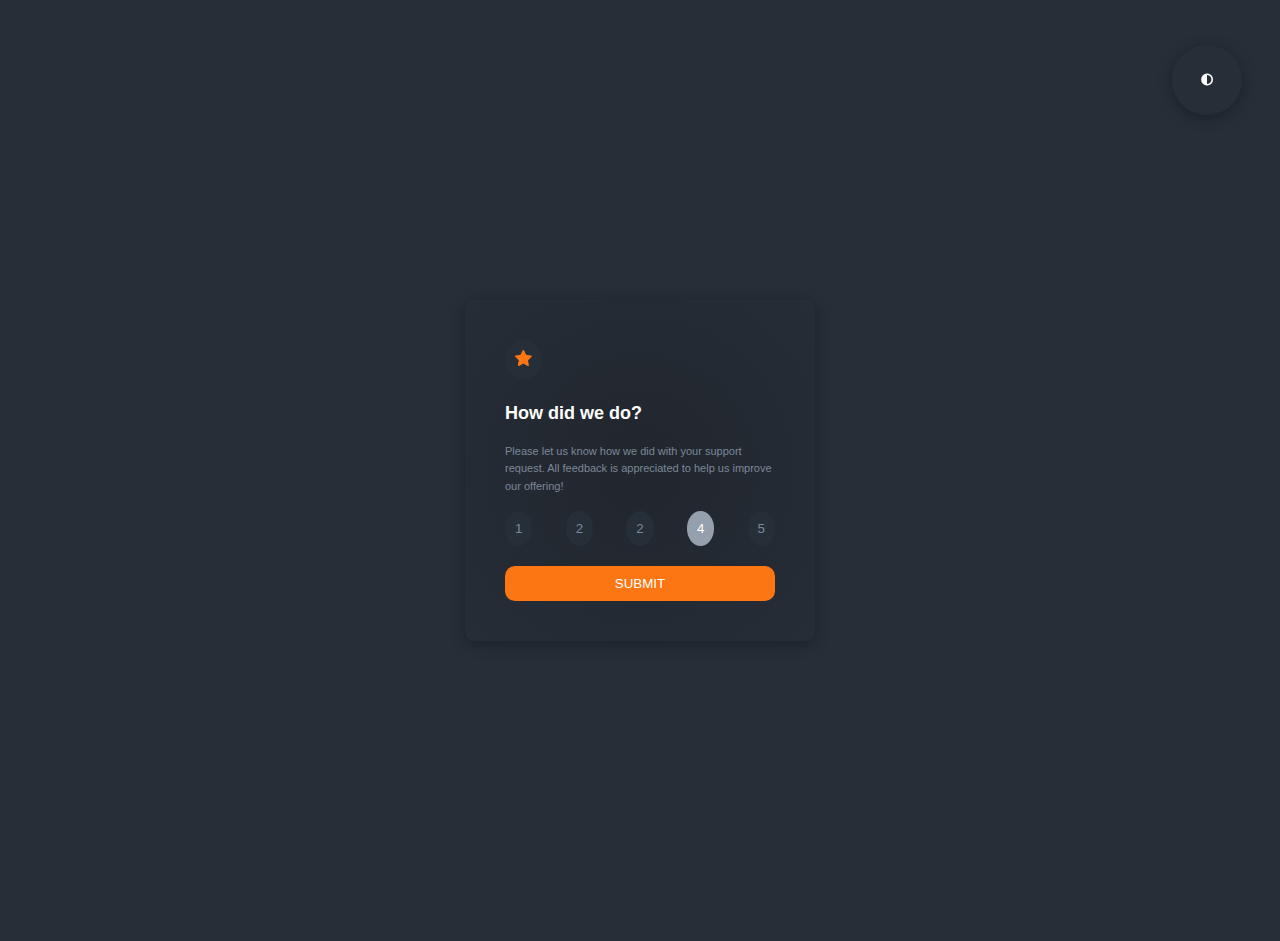
==== index.html @ 61a52fd8 "first commit" ====
<!DOCTYPE html>
<html lang="en">
  <head>
    <meta charset="UTF-8" />
    <meta http-equiv="X-UA-Compatible" content="IE=edge" />
    <meta name="viewport" content="width=device-width, initial-scale=1.0" />
    <title>Interactive Rating</title>
    <link rel="stylesheet" href="styles.css" />
    <link
      rel="stylesheet"
      href="https://cdnjs.cloudflare.com/ajax/libs/font-awesome/5.15.4/css/all.min.css"
      integrity="sha512-1ycn6IcaQQ40/MKBW2W4Rhis/DbILU74C1vSrLJxCq57o941Ym01SwNsOMqvEBFlcgUa6xLiPY/NS5R+E6ztJQ=="
      crossorigin="anonymous"
      referrerpolicy="no-referrer"
    />
  </head>
  <body class="main-container">
    <div class="container">
      <button class="rating">
        <img src="images/Star.png" alt="rating icon" />
      </button>
      <h2 class="heading">How did we do?</h2>
      <p class="text">
        Please let us know how we did with your support request. All feedback is
        appreciated to help us improve our offering!
      </p>
      <div class="rating-buttons">
        <button class="rating-btn">1</button
        ><button class="rating-btn">2</button
        ><button class="rating-btn">2</button
        ><button class="rating-btn active-btn">4</button
        ><button class="rating-btn">5</button>
      </div>
      <button class="submit" type="button">submit</button>
    </div>
    <div class="theme-btn">
      <i class="fas fa-adjust"></i>
    </div>

    <script src="app.js"></script>
  </body>
</html>
---- styles.css ----
* {
  margin: 0;
  padding: 0;
}

*,
*::before,
*::after {
  box-sizing: inherit;
}

html {
  box-sizing: border-box;
  font-size: 62.5%;
}

:root {
  --color-primary: #fc7614;
  --color-secondary: #262e38;
  --color-white: #ffffff;
  --color-black: #131518;
  --color-light-grey: #969fad;
  --color-medium-grey: #7c8798;
  --box-shadow-1: 0 3px 15px rgba(0, 0, 0, 0.3);
  --color-gradient: radial-gradient(
    circle,
    rgba(30, 33, 37, 0.541) 10%,
    rgba(38, 45, 55, 1) 100%
  );
}

.light-mode {
  --color-primary: #228be6;
  --color-secondary: #ffe3e3;
  --color-white: #191d2b;
  --color-black: #000;
  --color-light-grey: #868e96;
  --color-medium-grey: #6c7983;
  --color-gradient: linear-gradient(to right bottom, #6c7983, #191d2b);
}

body {
  display: flex;
  align-items: center;
  justify-content: center;
  margin: 30rem auto;
  background-color: var(--color-secondary);
  font-size: 1.1rem;

  font-family: "Open Sans", sans-serif;
  font-weight: 400;
  line-height: 1.6;
  color: var(--color-white);
  overflow: hidden;
}

.container {
  /* border: 1px solid var(--color-black); */
  width: 35rem;
  background: var(--color-gradient);
  padding: 4rem;
  border-radius: 10px;
  box-shadow: var(--box-shadow-1);
}

.rating {
  background-color: var(--color-secondary);
  border: none;
  border-radius: 50%;
  padding: 1rem;
  margin-bottom: 2rem;
}

.heading {
  font-size: 1.8rem;
  margin-bottom: 1.5rem;
}

.text {
  color: var(--color-medium-grey);
  margin-bottom: 1.5rem;
}
.text-1 {
  display: flex;
  align-items: center;
  justify-content: center;
  margin-left: 5rem;
  color: var(--color-primary);
  border-radius: 10px;
  width: 15rem;
  padding: 0.5rem;
  background-color: var(--color-secondary);
  margin-bottom: 1.5rem;
}

.rating-buttons {
  display: flex;
  justify-content: space-between;
}

.rating-btn {
  background-color: var(--color-secondary);
  color: var(--color-medium-grey);
  border: none;
  border-radius: 50%;
  padding: 1rem;
  margin-bottom: 1.5rem;
  transition: all 0.2s ease-in;
}

.rating-btn:hover {
  background-color: var(--color-primary);
  color: var(--color-white);
}

.rating-img {
  display: flex;
  align-items: center;
  justify-content: center;
  margin-bottom: 1.5rem;
  /* margin-left: 5rem; */

  /* width: 4rem;
  height: 4rem; */
}

.active-btn {
  background-color: var(--color-light-grey);
  color: var(--color-white);

  transition: all 0.4s ease-in-out;
}

.submit {
  border: none;
  background-color: var(--color-primary);
  color: var(--color-white);
  text-transform: uppercase;
  width: 100%;
  padding: 1rem;
  margin-top: 0.5rem;
  border-radius: 10px;
  transition: all 0.2s ease-in;
  cursor: pointer;
}
.submit:hover {
  background-color: var(--color-white);
  color: var(--color-primary);
}

.theme-btn {
  top: 5%;
  right: 3%;
  width: 70px;
  height: 70px;
  border-radius: 50%;
  background-color: var(--color-grey-4);
  cursor: pointer;
  position: fixed;
  display: flex;
  align-items: center;
  justify-content: center;
  box-shadow: 0 3px 15px rgba(0, 0, 0, 0.3);
  transition: all 0.1s ease-in-out;
}

.theme-btn:active {
  transform: translateY(-3px);
}

i {
  font-size: 1.2rem;
  color: var(--color-grey-2);
  pointer-events: none;
}
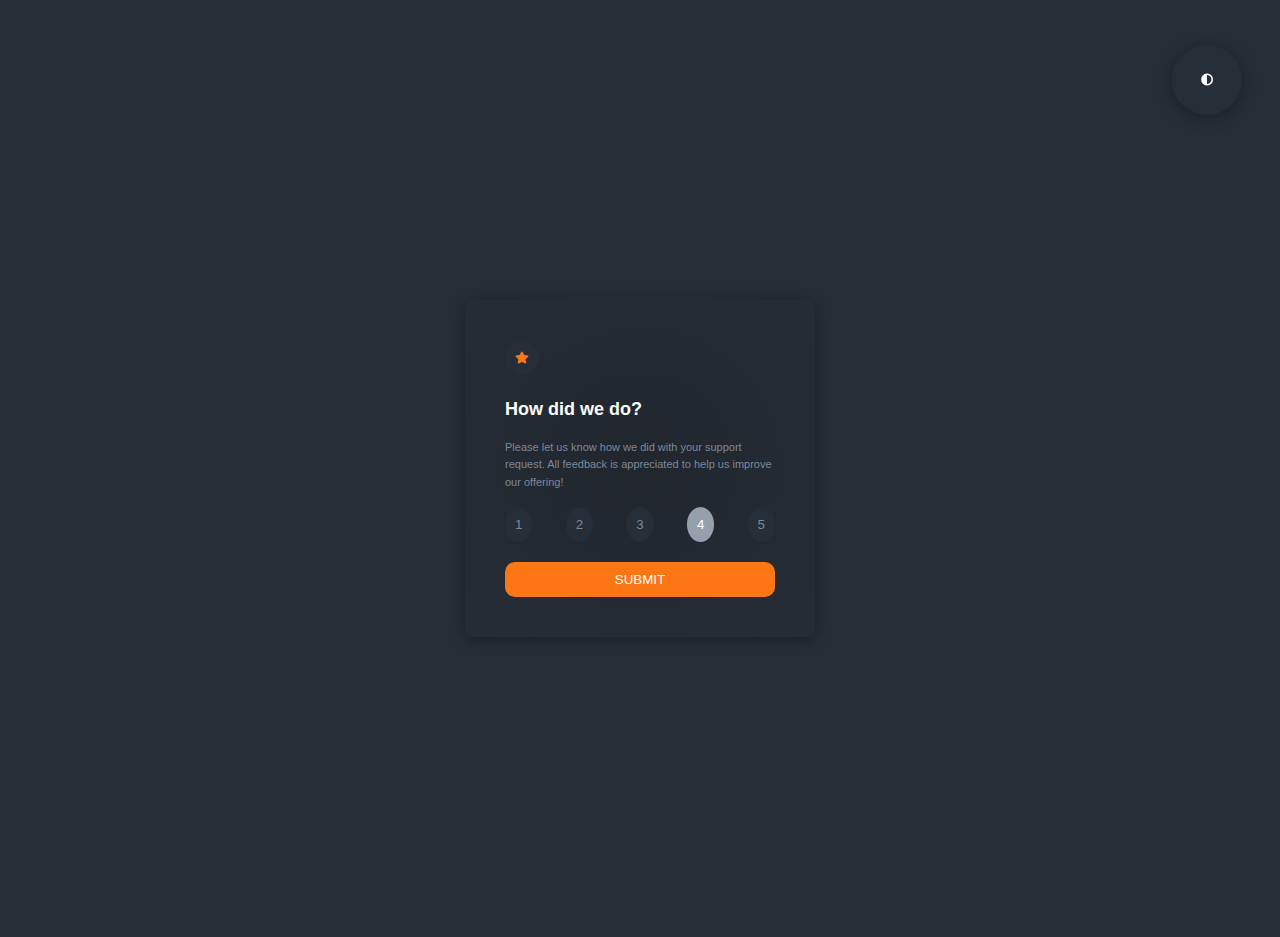
==== commit 816300d8: "first commit" ====
--- a/index.html
+++ b/index.html
@@ -17,7 +17,7 @@
   <body class="main-container">
     <div class="container">
       <button class="rating">
-        <img src="images/Star.png" alt="rating icon" />
+        <i class="fa fa-star"></i>
       </button>
       <h2 class="heading">How did we do?</h2>
       <p class="text">
@@ -27,7 +27,7 @@
       <div class="rating-buttons">
         <button class="rating-btn">1</button
         ><button class="rating-btn">2</button
-        ><button class="rating-btn">2</button
+        ><button class="rating-btn">3</button
         ><button class="rating-btn active-btn">4</button
         ><button class="rating-btn">5</button>
       </div>
--- a/styles.css
+++ b/styles.css
@@ -34,9 +34,9 @@
   --color-secondary: #ffe3e3;
   --color-white: #191d2b;
   --color-black: #000;
-  --color-light-grey: #868e96;
-  --color-medium-grey: #6c7983;
-  --color-gradient: linear-gradient(to right bottom, #6c7983, #191d2b);
+  --color-light-grey: #dee2e6;
+  --color-medium-grey: #adb5bd;
+  --color-gradient: radial-gradient(circle, #fff5f5, #fff0f6);
 }
 
 body {
@@ -69,6 +69,12 @@
   border-radius: 50%;
   padding: 1rem;
   margin-bottom: 2rem;
+}
+
+.fa-star {
+  font-size: 1.2rem;
+  color: var(--color-primary);
+  pointer-events: none;
 }
 
 .heading {
@@ -164,12 +170,8 @@
   transition: all 0.1s ease-in-out;
 }
 
-.theme-btn:active {
-  transform: translateY(-3px);
-}
-
-i {
+.fa-adjust {
   font-size: 1.2rem;
-  color: var(--color-grey-2);
+  color: var(--color-white);
   pointer-events: none;
 }
